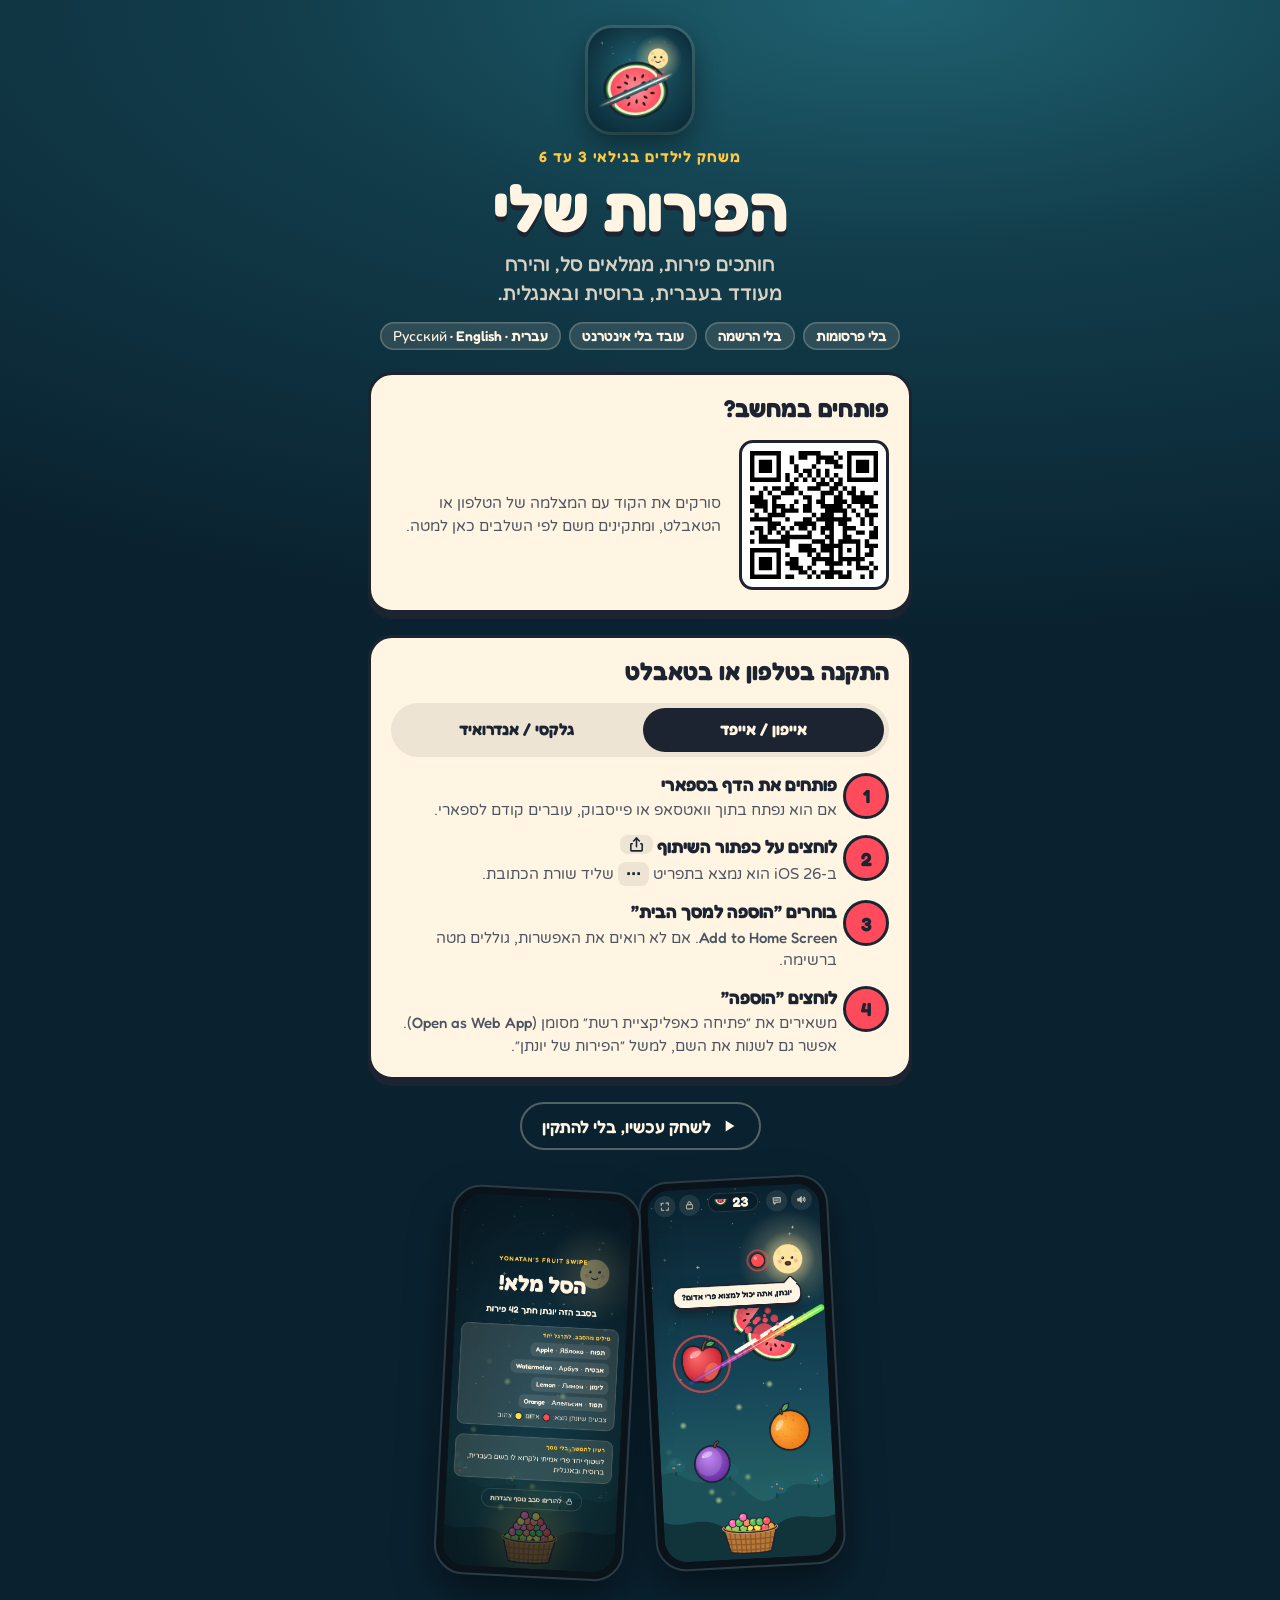
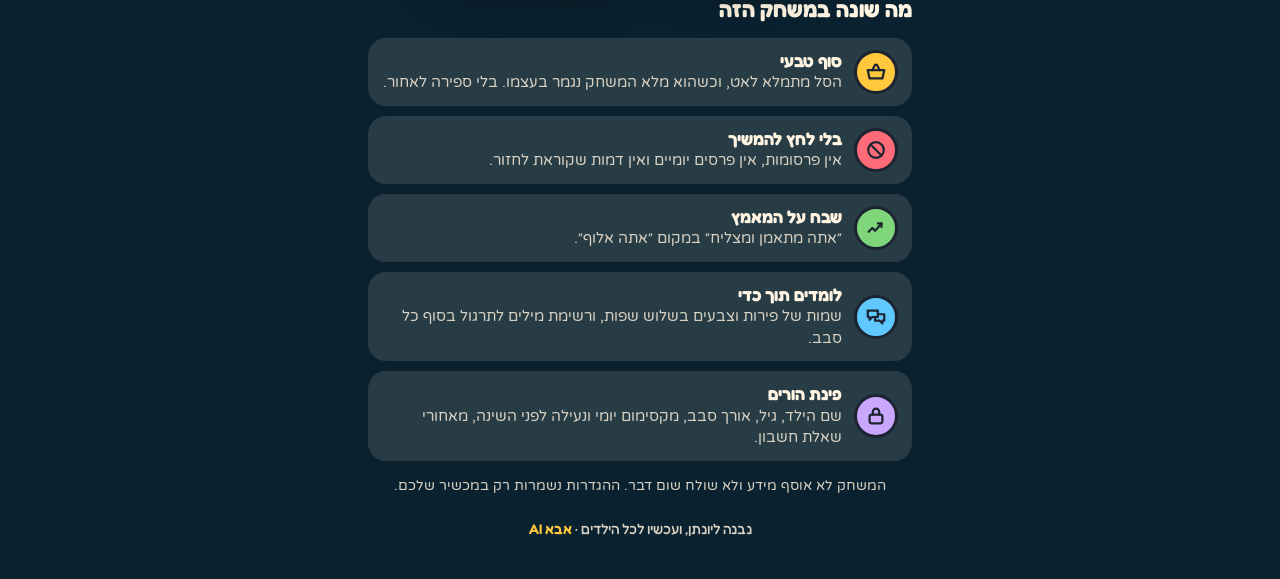
==== index.html @ 15ce0111 "Add "הפירות שלי": installable fruit game and download page - play.html: the game (talking moon in He" ====
<!doctype html>
<html lang="he" dir="rtl">
<head>
<meta charset="utf-8">
<meta name="viewport" content="width=device-width, initial-scale=1, viewport-fit=cover">
<title>הפירות שלי · הורדה</title>
<meta name="description" content="משחק חיתוך פירות רגוע לילדים בגילאי 3 עד 6, עם ירח שמדבר בעברית, ברוסית ובאנגלית. בלי פרסומות, ועובד גם בלי אינטרנט.">
<meta property="og:type" content="website">
<meta property="og:title" content="הפירות שלי · משחק עם סוף טוב">
<meta property="og:description" content="משחק חיתוך פירות רגוע לילדים בגילאי 3 עד 6. בלי פרסומות, עובד בלי אינטרנט, והירח מעודד בעברית, ברוסית ובאנגלית.">
<meta property="og:url" content="https://stasikboss.github.io/fruit-swipe/">
<meta property="og:image" content="https://stasikboss.github.io/fruit-swipe/og.jpg">
<meta property="og:image:width" content="1200">
<meta property="og:image:height" content="630">
<meta name="twitter:card" content="summary_large_image">
<meta name="theme-color" content="#0d2a36">
<link rel="manifest" href="manifest.webmanifest">
<link rel="icon" href="icons/favicon-32.png" sizes="32x32" type="image/png">
<link rel="apple-touch-icon" href="icons/apple-touch-icon.png">
<meta name="apple-mobile-web-app-capable" content="yes">
<meta name="mobile-web-app-capable" content="yes">
<meta name="apple-mobile-web-app-title" content="הפירות שלי">
<meta name="apple-mobile-web-app-status-bar-style" content="black-translucent">
<link rel="stylesheet" href="fonts/fonts.css">
<script>
  // Opened from the home screen: go straight to the game.
  (function(){
    var app = (window.matchMedia && (matchMedia('(display-mode: standalone)').matches || matchMedia('(display-mode: fullscreen)').matches)) || navigator.standalone === true;
    if (app) location.replace('play.html');
  })();
</script>
<style>
/* Layout: one centered column on the game's night sky; the install card comes first, then a preview and the parents' notes */
:root{
  --sky:#0d2a36;
  --sky-deep:#0a2230;
  --ink:#1b2430;
  --ink-soft:#4a5561;
  --cream:#fff5e2;
  --cream-soft:#d9d2c3;
  --melon:#ff4b5c;
  --gold:#ffc83d;
  --glass:rgba(255,245,226,.12);
  --font-display:"Fredoka","Nunito","Varela Round",ui-rounded,system-ui,sans-serif;
  --font-body:"Varela Round","Nunito","Fredoka",ui-rounded,system-ui,sans-serif;
  color-scheme:dark;
}
*{box-sizing:border-box}
html{background:var(--sky-deep)}
body{margin:0;min-height:100vh;color:var(--cream);font-family:var(--font-body);
  background:radial-gradient(ellipse 120% 70% at 70% 0%, #1f6170 0%, #123d4b 40%, var(--sky-deep) 100%) fixed, var(--sky-deep);
  -webkit-text-size-adjust:100%}
[hidden]{display:none!important}
.wrap{max-width:36rem;margin:0 auto;padding-inline:16px;padding-block:calc(env(safe-area-inset-top,0px) + 28px) calc(env(safe-area-inset-bottom,0px) + 40px);display:grid;gap:22px}

.hero{display:grid;justify-items:center;text-align:center;gap:10px}
.app-icon{width:104px;height:104px;border-radius:24px;box-shadow:0 10px 30px rgba(0,0,0,.45),0 0 0 3px rgba(255,245,226,.15)}
.eyebrow{margin:6px 0 0;font:600 15px/1.2 var(--font-display);letter-spacing:.06em;color:var(--gold)}
h1{margin:0;font:700 clamp(44px,13vw,64px)/1 var(--font-display);text-shadow:0 5px 0 var(--ink)}
.lede{margin:0;max-width:30rem;font:500 clamp(17px,4.4vw,20px)/1.45 var(--font-display);color:var(--cream-soft);text-wrap:balance}
.badges{display:flex;flex-wrap:wrap;justify-content:center;gap:8px;margin-top:4px}
.badge{padding:7px 13px;border-radius:999px;background:var(--glass);box-shadow:inset 0 0 0 1.5px rgba(255,245,226,.22);font:600 14px/1 var(--font-display);color:var(--cream)}

.card{background:var(--cream);color:var(--ink);border:3px solid var(--ink);border-radius:24px;box-shadow:0 6px 0 var(--ink);padding:20px;display:grid;gap:16px}
.card h2{margin:0;font:700 24px/1.2 var(--font-display)}
.card p{margin:0}
.muted{font:400 15px/1.5 var(--font-body);color:var(--ink-soft)}

.warn{background:#fff1c9;border-color:var(--ink)}
.warn h2{display:flex;align-items:center;gap:10px}
.warn svg{flex:none}

.seg{display:grid;grid-template-columns:1fr 1fr;gap:6px;padding:5px;border-radius:999px;background:rgba(27,36,48,.08)}
.seg button{min-height:44px;border:0;border-radius:999px;background:transparent;color:var(--ink);font:700 16px/1.1 var(--font-display);cursor:pointer;padding:8px 10px}
.seg button[aria-selected="true"]{background:var(--ink);color:var(--cream)}
.seg button:focus-visible,.btn:focus-visible,.link:focus-visible{outline:3px solid var(--gold);outline-offset:2px}

.steps{list-style:none;margin:0;padding:0;display:grid;gap:14px;counter-reset:step}
.steps li{display:grid;grid-template-columns:40px 1fr;gap:12px;align-items:start;counter-increment:step}
.steps li::before{content:counter(step);display:grid;place-items:center;width:40px;height:40px;border-radius:50%;background:var(--melon);border:3px solid var(--ink);font:700 19px/1 var(--font-display);color:var(--ink)}
.step-title{display:block;font:700 18px/1.3 var(--font-display)}
.step-text{display:block;margin-top:3px;font:400 15px/1.5 var(--font-body);color:var(--ink-soft)}
.ui{display:inline-flex;align-items:center;gap:5px;padding:1px 8px;border-radius:8px;background:rgba(27,36,48,.08);font:600 15px/1.5 var(--font-display);color:var(--ink);white-space:nowrap}
.ui svg{width:17px;height:17px}
bdi.en{font-family:var(--font-display)}

.btn{display:flex;align-items:center;justify-content:center;gap:10px;min-height:56px;padding:12px 22px;border-radius:999px;border:3px solid var(--ink);
  background:var(--melon);color:var(--ink);font:700 20px/1.1 var(--font-display);text-decoration:none;cursor:pointer;box-shadow:0 5px 0 var(--ink)}
.btn.secondary{background:var(--cream);box-shadow:0 4px 0 var(--ink);font-size:17px;min-height:50px}
.btn svg{width:22px;height:22px;flex:none}
.done{display:flex;gap:12px;align-items:center;padding:14px 16px;border-radius:16px;background:#e3f6d9;font:600 16px/1.4 var(--font-display)}

.qr-row{display:grid;grid-template-columns:auto 1fr;gap:18px;align-items:center}
.qr{width:150px;height:150px;padding:8px;border-radius:14px;background:#ffffff;border:3px solid var(--ink)}
.qr svg{display:block;width:100%;height:100%}

.play-link{display:flex;justify-content:center}
.link{display:inline-flex;align-items:center;gap:8px;min-height:48px;padding:10px 20px;border-radius:999px;border:2px solid rgba(255,245,226,.3);color:var(--cream);text-decoration:none;font:600 17px/1 var(--font-display)}
.link:hover{border-color:var(--cream)}
.link svg{width:20px;height:20px}

.shots{display:flex;justify-content:center;gap:14px;padding-block:6px}
.shot{width:min(42vw,190px);padding:7px;border-radius:30px;background:#0a1319;border:2px solid #2a3b45;box-shadow:0 18px 40px rgba(0,0,0,.45)}
.shot img{display:block;width:100%;height:auto;border-radius:23px}
.shot:first-child{transform:rotate(-3deg)}
.shot:last-child{transform:rotate(3deg) translateY(10px)}

.why{display:grid;gap:14px}
.why h2{margin:0;font:700 22px/1.25 var(--font-display);color:var(--cream)}
.why-list{list-style:none;margin:0;padding:0;display:grid;gap:10px}
.why-list li{display:grid;grid-template-columns:44px 1fr;gap:12px;align-items:center;padding:12px 14px;border-radius:18px;background:var(--glass)}
.why-dot{width:44px;height:44px;border-radius:50%;border:3px solid var(--ink);display:grid;place-items:center}
.why-dot svg{width:22px;height:22px}
.why-title{display:block;font:700 17px/1.3 var(--font-display);color:var(--cream)}
.why-text{display:block;font:400 15px/1.45 var(--font-body);color:var(--cream-soft)}
.privacy{margin:0;font:400 14px/1.5 var(--font-body);color:var(--cream-soft);text-align:center;text-wrap:balance}
footer{text-align:center;font:500 14px/1.5 var(--font-display);color:var(--cream-soft)}
footer strong{color:var(--gold);font-weight:600}
</style>
</head>
<body>
<div class="wrap">

  <header class="hero">
    <img class="app-icon" src="icons/icon-512.png" alt="" width="104" height="104">
    <p class="eyebrow">משחק לילדים בגילאי 3 עד 6</p>
    <h1>הפירות שלי</h1>
    <p class="lede">חותכים פירות, ממלאים סל, והירח מעודד בעברית, ברוסית ובאנגלית.</p>
    <div class="badges">
      <span class="badge">בלי פרסומות</span>
      <span class="badge">בלי הרשמה</span>
      <span class="badge">עובד בלי אינטרנט</span>
      <span class="badge">עברית · Русский · English</span>
    </div>
  </header>

  <section class="card warn" id="inapp" hidden aria-labelledby="inapp-title">
    <h2 id="inapp-title">
      <svg width="26" height="26" viewBox="0 0 24 24" fill="none" stroke="#1b2430" stroke-width="2.4" stroke-linecap="round" stroke-linejoin="round" aria-hidden="true"><path d="M12 3l9.5 17h-19z"/><path d="M12 10v4.5M12 17.5h.01"/></svg>
      <span>פתחתם מתוך <span id="inapp-name">פייסבוק</span></span>
    </h2>
    <p class="muted">מתוך האפליקציה הזו אי אפשר להתקין. פותחים את הקישור בדפדפן הרגיל של הטלפון, וממשיכים משם.</p>
    <p class="muted" id="inapp-ios" hidden>לוחצים על <span class="ui">⋯</span> או על סמל המצפן בפינת המסך, ובוחרים לפתוח בספארי (Open in Safari).</p>
    <a class="btn" id="open-chrome" href="#" hidden>
      <svg viewBox="0 0 24 24" fill="none" stroke="currentColor" stroke-width="2.4" stroke-linecap="round" stroke-linejoin="round" aria-hidden="true"><path d="M14 4h6v6"/><path d="M20 4l-9 9"/><path d="M18 14v5a1 1 0 0 1-1 1H5a1 1 0 0 1-1-1V7a1 1 0 0 1 1-1h5"/></svg>
      <span>פתיחה ב-Chrome</span>
    </a>
    <button class="btn secondary" type="button" id="copy-link">העתקת הקישור</button>
    <p class="muted" id="copy-done" hidden role="status">הקישור הועתק. מדביקים אותו בשורת הכתובת של הדפדפן.</p>
    <p class="muted" id="copy-fallback" hidden>מעתיקים את הקישור: <bdi dir="ltr" id="copy-url"></bdi></p>
  </section>

  <section class="card" id="desktop" hidden aria-labelledby="desktop-title">
    <h2 id="desktop-title">פותחים במחשב?</h2>
    <div class="qr-row">
      <div class="qr" id="qr" role="img" aria-label="קוד QR לדף ההורדה"></div>
      <p class="muted">סורקים את הקוד עם המצלמה של הטלפון או הטאבלט, ומתקינים משם לפי השלבים כאן למטה.</p>
    </div>
  </section>

  <section class="card" id="install" aria-labelledby="install-title">
    <h2 id="install-title">התקנה בטלפון או בטאבלט</h2>
    <div class="seg" role="tablist" aria-label="סוג המכשיר">
      <button type="button" role="tab" id="tab-ios" aria-controls="panel-ios" aria-selected="true">אייפון / אייפד</button>
      <button type="button" role="tab" id="tab-android" aria-controls="panel-android" aria-selected="false">גלקסי / אנדרואיד</button>
    </div>

    <div id="panel-ios" role="tabpanel" aria-labelledby="tab-ios">
      <ol class="steps">
        <li><span><span class="step-title">פותחים את הדף בספארי</span><span class="step-text">אם הוא נפתח בתוך וואטסאפ או פייסבוק, עוברים קודם לספארי.</span></span></li>
        <li><span><span class="step-title">לוחצים על כפתור השיתוף <span class="ui"><svg viewBox="0 0 24 24" fill="none" stroke="currentColor" stroke-width="2.2" stroke-linecap="round" stroke-linejoin="round" aria-hidden="true"><path d="M12 3v12"/><path d="M8 7l4-4 4 4"/><path d="M6 11H5a1 1 0 0 0-1 1v8a1 1 0 0 0 1 1h14a1 1 0 0 0 1-1v-8a1 1 0 0 0-1-1h-1"/></svg></span></span><span class="step-text">ב-iOS 26 הוא נמצא בתפריט <span class="ui">⋯</span> שליד שורת הכתובת.</span></span></li>
        <li><span><span class="step-title">בוחרים ״הוספה למסך הבית״</span><span class="step-text"><bdi class="en" dir="ltr">Add to Home Screen</bdi>. אם לא רואים את האפשרות, גוללים מטה ברשימה.</span></span></li>
        <li><span><span class="step-title">לוחצים ״הוספה״</span><span class="step-text">משאירים את ״פתיחה כאפליקציית רשת״ מסומן (<bdi class="en" dir="ltr">Open as Web App</bdi>). אפשר גם לשנות את השם, למשל ״הפירות של יונתן״.</span></span></li>
      </ol>
    </div>

    <div id="panel-android" role="tabpanel" aria-labelledby="tab-android" hidden>
      <div id="android-oneclick" hidden>
        <button class="btn" type="button" id="install-btn">
          <svg viewBox="0 0 24 24" fill="none" stroke="currentColor" stroke-width="2.6" stroke-linecap="round" stroke-linejoin="round" aria-hidden="true"><path d="M12 4v11"/><path d="M7 10l5 5 5-5"/><path d="M5 20h14"/></svg>
          <span>התקנת המשחק</span>
        </button>
        <p class="muted" style="margin-top:12px">ההתקנה לוקחת כמה שניות, בלי חנות ובלי הרשמה.</p>
      </div>
      <ol class="steps" id="android-steps">
        <li><span><span class="step-title">פותחים את הדף ב-Chrome או ב-Samsung Internet</span><span class="step-text">אם הוא נפתח בתוך וואטסאפ או פייסבוק, עוברים קודם לדפדפן.</span></span></li>
        <li><span><span class="step-title">ב-Chrome: לוחצים על <span class="ui">⋮</span></span><span class="step-text">ובוחרים ״התקנת אפליקציה״ או ״הוספה למסך הבית״ (<bdi class="en" dir="ltr">Install app / Add to Home screen</bdi>).</span></span></li>
        <li><span><span class="step-title">ב-Samsung Internet: לוחצים על <span class="ui">☰</span></span><span class="step-text">ובוחרים ״הוספת דף אל״ ואז ״מסך הבית״ (<bdi class="en" dir="ltr">Add page to › Home screen</bdi>).</span></span></li>
        <li><span><span class="step-title">מאשרים ״התקנה״</span><span class="step-text">הסמל ״הפירות שלי״ יופיע במסך הבית.</span></span></li>
      </ol>
    </div>

    <p class="done" id="installed" hidden role="status">
      <svg width="26" height="26" viewBox="0 0 24 24" fill="none" stroke="#1b2430" stroke-width="2.6" stroke-linecap="round" stroke-linejoin="round" aria-hidden="true"><path d="M5 12.5l4.5 4.5L19 7.5"/></svg>
      <span>מותקן. פותחים את ״הפירות שלי״ ממסך הבית.</span>
    </p>
  </section>

  <div class="play-link">
    <a class="link" href="play.html">
      <svg viewBox="0 0 24 24" fill="currentColor" aria-hidden="true"><path d="M8 5.5v13l10.5-6.5z"/></svg>
      <span>לשחק עכשיו, בלי להתקין</span>
    </a>
  </div>

  <div class="shots" aria-label="צילומי מסך מהמשחק">
    <div class="shot"><img src="screens/game.jpg" alt="הירח שואל את יונתן אם הוא יכול למצוא פרי אדום" width="1170" height="2532" loading="lazy"></div>
    <div class="shot"><img src="screens/end.jpg" alt="מסך הסיום: הסל מלא, ומילים לתרגול בעברית, ברוסית ובאנגלית" width="1170" height="2532" loading="lazy"></div>
  </div>

  <section class="why" aria-labelledby="why-title">
    <h2 id="why-title">מה שונה במשחק הזה</h2>
    <ul class="why-list">
      <li>
        <span class="why-dot" style="background:#ffc83d"><svg viewBox="0 0 24 24" fill="none" stroke="#1b2430" stroke-width="2.4" stroke-linecap="round" stroke-linejoin="round" aria-hidden="true"><path d="M3 10h18l-2 9H5z"/><path d="M8 10l3-6M16 10l-3-6"/></svg></span>
        <span><span class="why-title">סוף טבעי</span><span class="why-text">הסל מתמלא לאט, וכשהוא מלא המשחק נגמר בעצמו. בלי ספירה לאחור.</span></span>
      </li>
      <li>
        <span class="why-dot" style="background:#ff6b78"><svg viewBox="0 0 24 24" fill="none" stroke="#1b2430" stroke-width="2.4" stroke-linecap="round" stroke-linejoin="round" aria-hidden="true"><circle cx="12" cy="12" r="8.5"/><path d="M6 6l12 12"/></svg></span>
        <span><span class="why-title">בלי לחץ להמשיך</span><span class="why-text">אין פרסומות, אין פרסים יומיים ואין דמות שקוראת לחזור.</span></span>
      </li>
      <li>
        <span class="why-dot" style="background:#7fd67a"><svg viewBox="0 0 24 24" fill="none" stroke="#1b2430" stroke-width="2.4" stroke-linecap="round" stroke-linejoin="round" aria-hidden="true"><path d="M4 16l4-4 3 3 7-8"/><path d="M14 7h4v4"/></svg></span>
        <span><span class="why-title">שבח על המאמץ</span><span class="why-text">״אתה מתאמן ומצליח״ במקום ״אתה אלוף״.</span></span>
      </li>
      <li>
        <span class="why-dot" style="background:#5ec8ff"><svg viewBox="0 0 24 24" fill="none" stroke="#1b2430" stroke-width="2.4" stroke-linecap="round" stroke-linejoin="round" aria-hidden="true"><path d="M3 5h11v7H8l-3 3v-3H3z"/><path d="M14 9h7v7h-2v3l-3-3h-5v-2"/></svg></span>
        <span><span class="why-title">לומדים תוך כדי</span><span class="why-text">שמות של פירות וצבעים בשלוש שפות, ורשימת מילים לתרגול בסוף כל סבב.</span></span>
      </li>
      <li>
        <span class="why-dot" style="background:#c9a7ff"><svg viewBox="0 0 24 24" fill="none" stroke="#1b2430" stroke-width="2.4" stroke-linecap="round" stroke-linejoin="round" aria-hidden="true"><rect x="5" y="10.5" width="14" height="9.5" rx="2.5"/><path d="M8.5 10.5V7.5a3.5 3.5 0 0 1 7 0v3"/></svg></span>
        <span><span class="why-title">פינת הורים</span><span class="why-text">שם הילד, גיל, אורך סבב, מקסימום יומי ונעילה לפני השינה, מאחורי שאלת חשבון.</span></span>
      </li>
    </ul>
    <p class="privacy">המשחק לא אוסף מידע ולא שולח שום דבר. ההגדרות נשמרות רק במכשיר שלכם.</p>
  </section>

  <footer>נבנה ליונתן, ועכשיו לכל הילדים · <strong>אבא AI</strong></footer>
</div>

<script>
(function(){
  'use strict';
  var $ = function(id){ return document.getElementById(id); };
  var ua = navigator.userAgent || '';
  var isIOS = /iPad|iPhone|iPod/.test(ua) || (navigator.platform === 'MacIntel' && navigator.maxTouchPoints > 1);
  var isAndroid = /Android/i.test(ua);
  var isMobile = isIOS || isAndroid;
  var inApp = /FBAN|FBAV|FB_IAB|FBIOS|Instagram|Messenger|musical_ly|TikTok|Line\//i.test(ua);
  var cleanUrl = location.origin + location.pathname + location.search;

  /* Device tabs: the visitor's own device first; #ios or #android in the link forces one. */
  var tabs = { ios: $('tab-ios'), android: $('tab-android') };
  var panels = { ios: $('panel-ios'), android: $('panel-android') };
  function show(which){
    ['ios', 'android'].forEach(function(k){
      var on = k === which;
      tabs[k].setAttribute('aria-selected', String(on));
      tabs[k].tabIndex = on ? 0 : -1;
      panels[k].hidden = !on;
    });
  }
  tabs.ios.addEventListener('click', function(){ show('ios'); });
  tabs.android.addEventListener('click', function(){ show('android'); });
  [tabs.ios, tabs.android].forEach(function(t){
    t.addEventListener('keydown', function(e){
      if (e.key === 'ArrowLeft' || e.key === 'ArrowRight'){ var next = t === tabs.ios ? 'android' : 'ios'; show(next); tabs[next].focus(); }
    });
  });
  var hash = (location.hash || '').replace('#', '');
  show(hash === 'android' || hash === 'galaxy' ? 'android' : hash === 'ios' ? 'ios' : (isAndroid ? 'android' : 'ios'));

  /* Opened inside Facebook, Instagram and similar: installing only works from the real browser. */
  if (inApp){
    $('inapp').hidden = false;
    $('inapp-name').textContent = /Instagram/i.test(ua) ? 'אינסטגרם' : /Messenger/i.test(ua) ? 'מסנג׳ר' : /musical_ly|TikTok/i.test(ua) ? 'טיקטוק' : 'פייסבוק';
    if (isIOS) $('inapp-ios').hidden = false;
    if (isAndroid){
      var chrome = $('open-chrome');
      chrome.href = 'intent://' + location.host + location.pathname + location.search + '#Intent;scheme=https;package=com.android.chrome;S.browser_fallback_url=' + encodeURIComponent(cleanUrl) + ';end';
      chrome.hidden = false;
    }
  }
  $('copy-link').addEventListener('click', function(){
    var done = function(){ $('copy-done').hidden = false; $('copy-fallback').hidden = true; };
    var fail = function(){ $('copy-url').textContent = cleanUrl; $('copy-fallback').hidden = false; };
    try { navigator.clipboard.writeText(cleanUrl).then(done, fail); } catch (e) { fail(); }
  });

  /* On a computer: a QR code to open this page on the phone. */
  if (!isMobile){
    $('desktop').hidden = false;
    var s = document.createElement('script');
    s.src = 'qr.js';
    s.onload = function(){
      try { var qr = qrcode(0, 'M'); qr.addData(cleanUrl); qr.make(); $('qr').innerHTML = qr.createSvgTag({ cellSize: 4, margin: 0, scalable: true }); } catch (e) { $('desktop').hidden = true; }
    };
    s.onerror = function(){ $('desktop').hidden = true; };
    document.head.appendChild(s);
  }

  /* Android and Chrome: a one-tap install button when the browser offers it. */
  var deferred = null;
  window.addEventListener('beforeinstallprompt', function(e){
    e.preventDefault();
    deferred = e;
    $('android-oneclick').hidden = false;
    $('android-steps').hidden = true;
  });
  $('install-btn').addEventListener('click', function(){
    if (!deferred) return;
    deferred.prompt();
    deferred.userChoice.then(function(r){
      deferred = null;
      $('android-oneclick').hidden = true;
      if (r && r.outcome === 'accepted') $('installed').hidden = false;
      else $('android-steps').hidden = false;
    });
  });
  window.addEventListener('appinstalled', function(){
    $('installed').hidden = false;
    $('android-oneclick').hidden = true;
  });

  if ('serviceWorker' in navigator) window.addEventListener('load', function(){ navigator.serviceWorker.register('sw.js').catch(function(){}); });
})();
</script>
</body>
</html>
---- fonts/fonts.css ----
/* fredoka-hebrew-500-normal */
@font-face {
  font-family: 'Fredoka';
  font-style: normal;
  font-display: swap;
  font-weight: 500;
  src: url(fredoka-hebrew-500-normal.woff2) format('woff2');
  unicode-range: U+0307-0308,U+0590-05FF,U+200C-2010,U+20AA,U+25CC,U+FB1D-FB4F;
}
/* fredoka-latin-500-normal */
@font-face {
  font-family: 'Fredoka';
  font-style: normal;
  font-display: swap;
  font-weight: 500;
  src: url(fredoka-latin-500-normal.woff2) format('woff2');
  unicode-range: U+0000-00FF,U+0131,U+0152-0153,U+02BB-02BC,U+02C6,U+02DA,U+02DC,U+0304,U+0308,U+0329,U+2000-206F,U+20AC,U+2122,U+2191,U+2193,U+2212,U+2215,U+FEFF,U+FFFD;
}
/* fredoka-hebrew-600-normal */
@font-face {
  font-family: 'Fredoka';
  font-style: normal;
  font-display: swap;
  font-weight: 600;
  src: url(fredoka-hebrew-600-normal.woff2) format('woff2');
  unicode-range: U+0307-0308,U+0590-05FF,U+200C-2010,U+20AA,U+25CC,U+FB1D-FB4F;
}
/* fredoka-latin-600-normal */
@font-face {
  font-family: 'Fredoka';
  font-style: normal;
  font-display: swap;
  font-weight: 600;
  src: url(fredoka-latin-600-normal.woff2) format('woff2');
  unicode-range: U+0000-00FF,U+0131,U+0152-0153,U+02BB-02BC,U+02C6,U+02DA,U+02DC,U+0304,U+0308,U+0329,U+2000-206F,U+20AC,U+2122,U+2191,U+2193,U+2212,U+2215,U+FEFF,U+FFFD;
}
/* fredoka-hebrew-700-normal */
@font-face {
  font-family: 'Fredoka';
  font-style: normal;
  font-display: swap;
  font-weight: 700;
  src: url(fredoka-hebrew-700-normal.woff2) format('woff2');
  unicode-range: U+0307-0308,U+0590-05FF,U+200C-2010,U+20AA,U+25CC,U+FB1D-FB4F;
}
/* fredoka-latin-700-normal */
@font-face {
  font-family: 'Fredoka';
  font-style: normal;
  font-display: swap;
  font-weight: 700;
  src: url(fredoka-latin-700-normal.woff2) format('woff2');
  unicode-range: U+0000-00FF,U+0131,U+0152-0153,U+02BB-02BC,U+02C6,U+02DA,U+02DC,U+0304,U+0308,U+0329,U+2000-206F,U+20AC,U+2122,U+2191,U+2193,U+2212,U+2215,U+FEFF,U+FFFD;
}
/* nunito-cyrillic-600-normal */
@font-face {
  font-family: 'Nunito';
  font-style: normal;
  font-display: swap;
  font-weight: 600;
  src: url(nunito-cyrillic-600-normal.woff2) format('woff2');
  unicode-range: U+0301,U+0400-045F,U+0490-0491,U+04B0-04B1,U+2116;
}
/* nunito-latin-600-normal */
@font-face {
  font-family: 'Nunito';
  font-style: normal;
  font-display: swap;
  font-weight: 600;
  src: url(nunito-latin-600-normal.woff2) format('woff2');
  unicode-range: U+0000-00FF,U+0131,U+0152-0153,U+02BB-02BC,U+02C6,U+02DA,U+02DC,U+0304,U+0308,U+0329,U+2000-206F,U+20AC,U+2122,U+2191,U+2193,U+2212,U+2215,U+FEFF,U+FFFD;
}
/* nunito-cyrillic-700-normal */
@font-face {
  font-family: 'Nunito';
  font-style: normal;
  font-display: swap;
  font-weight: 700;
  src: url(nunito-cyrillic-700-normal.woff2) format('woff2');
  unicode-range: U+0301,U+0400-045F,U+0490-0491,U+04B0-04B1,U+2116;
}
/* nunito-latin-700-normal */
@font-face {
  font-family: 'Nunito';
  font-style: normal;
  font-display: swap;
  font-weight: 700;
  src: url(nunito-latin-700-normal.woff2) format('woff2');
  unicode-range: U+0000-00FF,U+0131,U+0152-0153,U+02BB-02BC,U+02C6,U+02DA,U+02DC,U+0304,U+0308,U+0329,U+2000-206F,U+20AC,U+2122,U+2191,U+2193,U+2212,U+2215,U+FEFF,U+FFFD;
}
/* nunito-cyrillic-800-normal */
@font-face {
  font-family: 'Nunito';
  font-style: normal;
  font-display: swap;
  font-weight: 800;
  src: url(nunito-cyrillic-800-normal.woff2) format('woff2');
  unicode-range: U+0301,U+0400-045F,U+0490-0491,U+04B0-04B1,U+2116;
}
/* nunito-latin-800-normal */
@font-face {
  font-family: 'Nunito';
  font-style: normal;
  font-display: swap;
  font-weight: 800;
  src: url(nunito-latin-800-normal.woff2) format('woff2');
  unicode-range: U+0000-00FF,U+0131,U+0152-0153,U+02BB-02BC,U+02C6,U+02DA,U+02DC,U+0304,U+0308,U+0329,U+2000-206F,U+20AC,U+2122,U+2191,U+2193,U+2212,U+2215,U+FEFF,U+FFFD;
}
/* varela-round-hebrew-400-normal */
@font-face {
  font-family: 'Varela Round';
  font-style: normal;
  font-display: swap;
  font-weight: 400;
  src: url(varela-round-hebrew-400-normal.woff2) format('woff2');
  unicode-range: U+0307-0308,U+0590-05FF,U+200C-2010,U+20AA,U+25CC,U+FB1D-FB4F;
}
/* varela-round-latin-400-normal */
@font-face {
  font-family: 'Varela Round';
  font-style: normal;
  font-display: swap;
  font-weight: 400;
  src: url(varela-round-latin-400-normal.woff2) format('woff2');
  unicode-range: U+0000-00FF,U+0131,U+0152-0153,U+02BB-02BC,U+02C6,U+02DA,U+02DC,U+0304,U+0308,U+0329,U+2000-206F,U+20AC,U+2122,U+2191,U+2193,U+2212,U+2215,U+FEFF,U+FFFD;
}
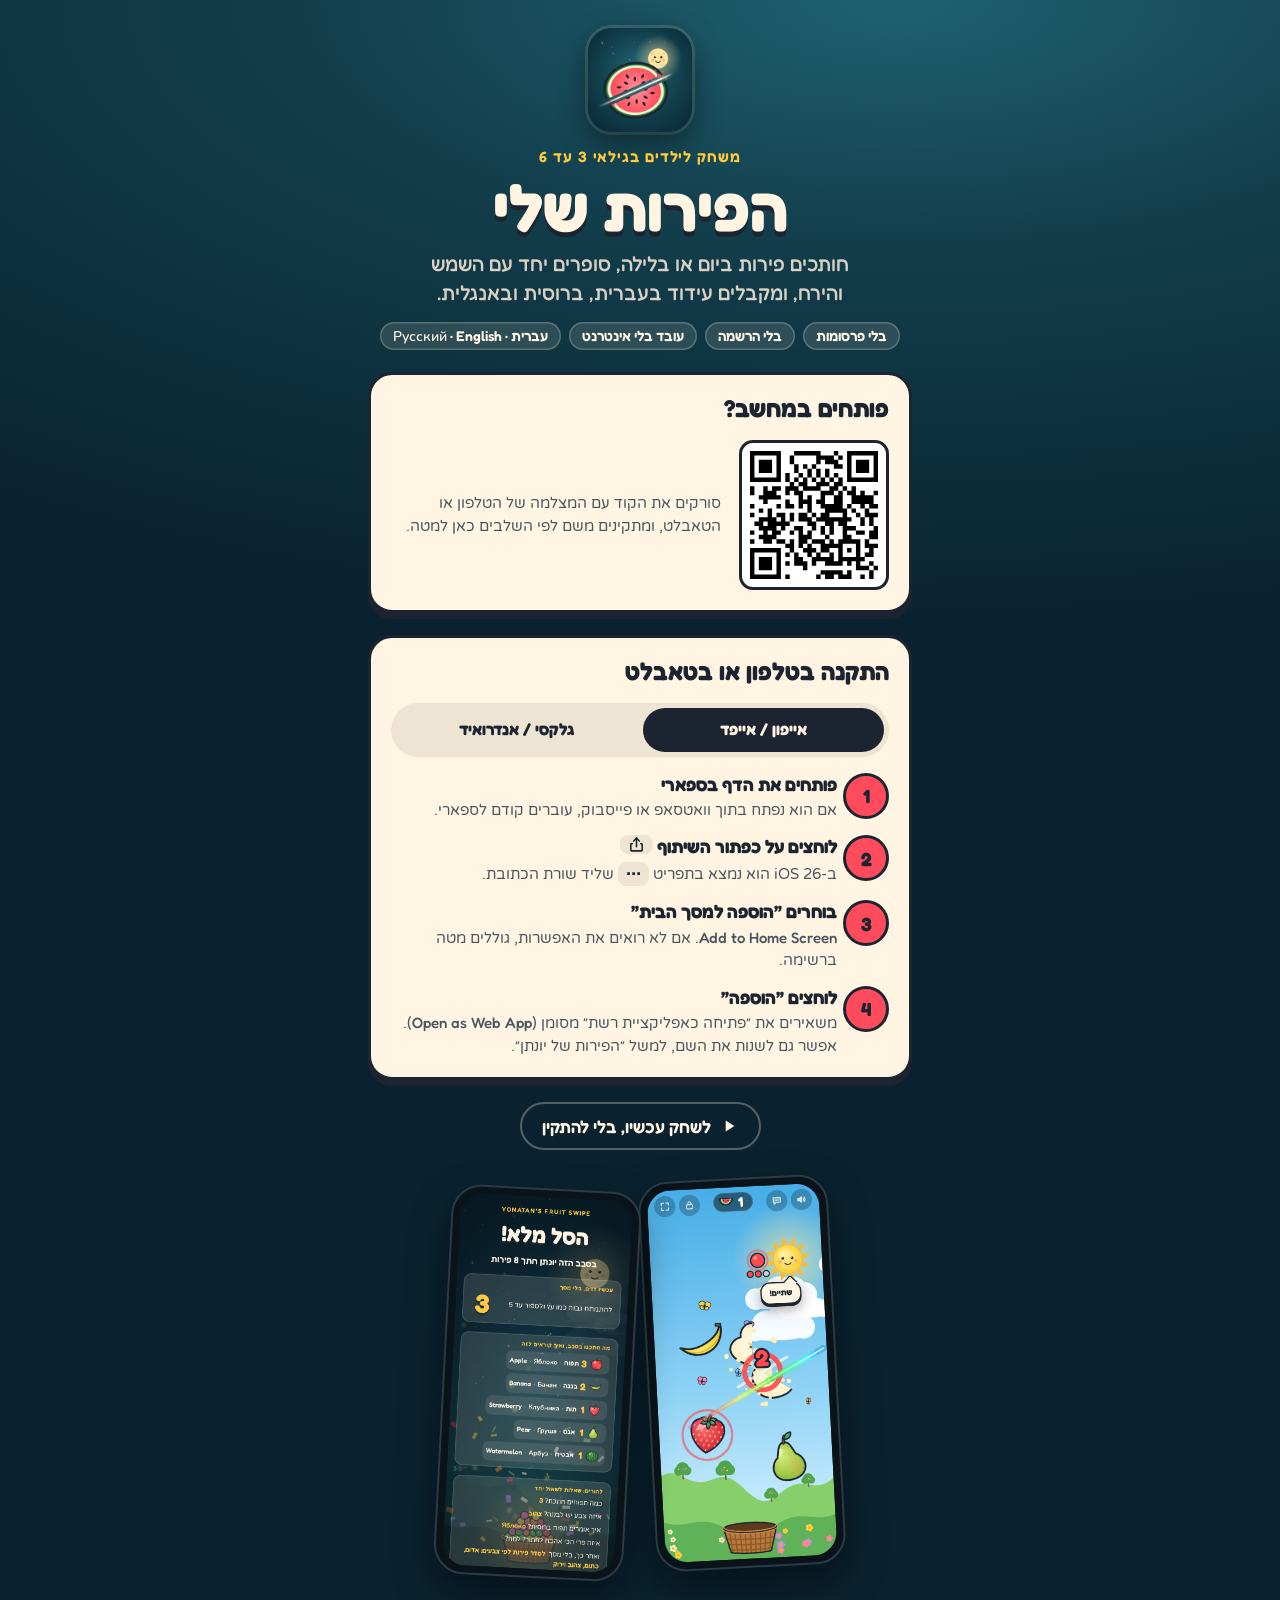
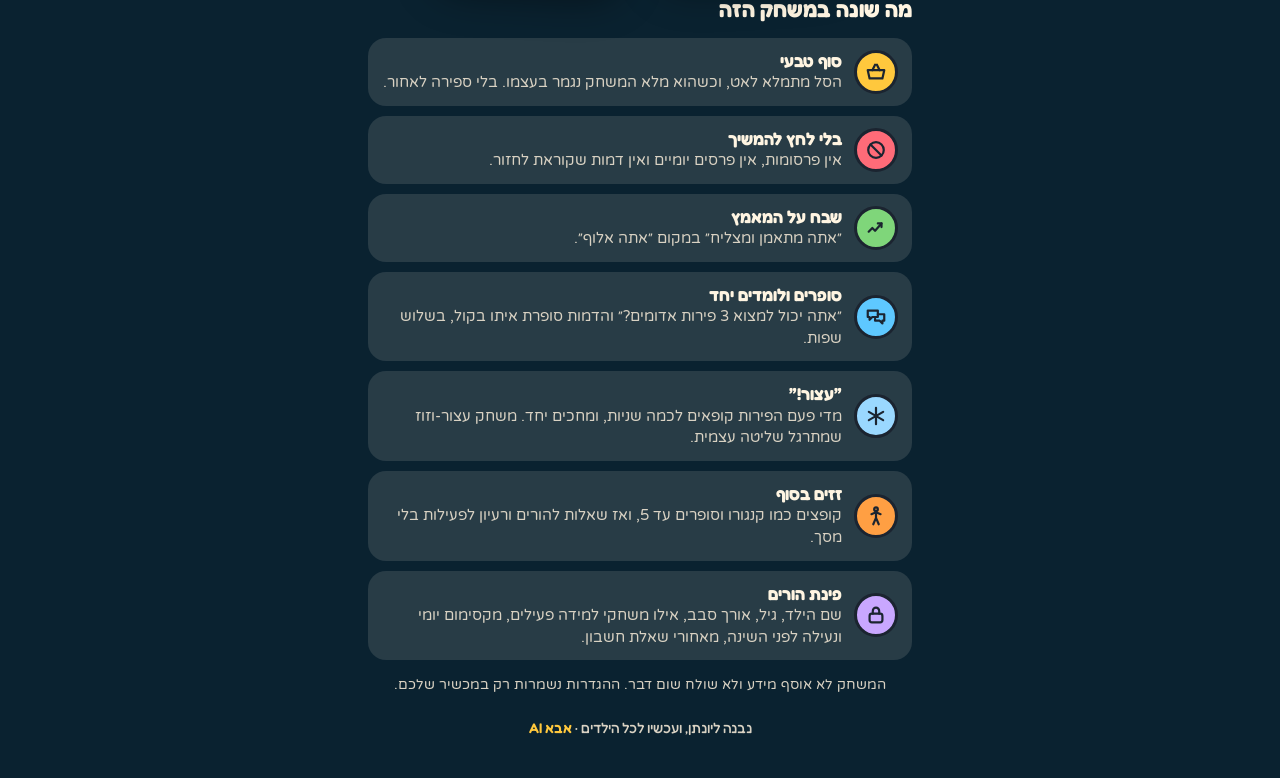
==== commit 44f912e5: "v5: iOS slice sound fix, day/night worlds, counting, freeze and movement - iOS: set navigator.audioS" ====
--- a/index.html
+++ b/index.html
@@ -125,7 +125,7 @@
     <img class="app-icon" src="icons/icon-512.png" alt="" width="104" height="104">
     <p class="eyebrow">משחק לילדים בגילאי 3 עד 6</p>
     <h1>הפירות שלי</h1>
-    <p class="lede">חותכים פירות, ממלאים סל, והירח מעודד בעברית, ברוסית ובאנגלית.</p>
+    <p class="lede">חותכים פירות ביום או בלילה, סופרים יחד עם השמש והירח, ומקבלים עידוד בעברית, ברוסית ובאנגלית.</p>
     <div class="badges">
       <span class="badge">בלי פרסומות</span>
       <span class="badge">בלי הרשמה</span>
@@ -204,8 +204,8 @@
   </div>
 
   <div class="shots" aria-label="צילומי מסך מהמשחק">
-    <div class="shot"><img src="screens/game.jpg" alt="הירח שואל את יונתן אם הוא יכול למצוא פרי אדום" width="1170" height="2532" loading="lazy"></div>
-    <div class="shot"><img src="screens/end.jpg" alt="מסך הסיום: הסל מלא, ומילים לתרגול בעברית, ברוסית ובאנגלית" width="1170" height="2532" loading="lazy"></div>
+    <div class="shot"><img src="screens/game.jpg" alt="ביום: השמש מבקשת שלושה פירות אדומים וסופרת יחד, שתיים!" width="1170" height="2532" loading="lazy"></div>
+    <div class="shot"><img src="screens/end.jpg" alt="בלילה, מסך הסיום: תנועה וספירה יחד, מה חתכנו בשלוש שפות ושאלות להורים" width="1170" height="2532" loading="lazy"></div>
   </div>
 
   <section class="why" aria-labelledby="why-title">
@@ -225,11 +225,19 @@
       </li>
       <li>
         <span class="why-dot" style="background:#5ec8ff"><svg viewBox="0 0 24 24" fill="none" stroke="#1b2430" stroke-width="2.4" stroke-linecap="round" stroke-linejoin="round" aria-hidden="true"><path d="M3 5h11v7H8l-3 3v-3H3z"/><path d="M14 9h7v7h-2v3l-3-3h-5v-2"/></svg></span>
-        <span><span class="why-title">לומדים תוך כדי</span><span class="why-text">שמות של פירות וצבעים בשלוש שפות, ורשימת מילים לתרגול בסוף כל סבב.</span></span>
+        <span><span class="why-title">סופרים ולומדים יחד</span><span class="why-text">״אתה יכול למצוא 3 פירות אדומים?״ והדמות סופרת איתו בקול, בשלוש שפות.</span></span>
+      </li>
+      <li>
+        <span class="why-dot" style="background:#9ad8ff"><svg viewBox="0 0 24 24" fill="none" stroke="#1b2430" stroke-width="2.4" stroke-linecap="round" stroke-linejoin="round" aria-hidden="true"><path d="M12 3v18M4.2 7.5l15.6 9M4.2 16.5l15.6-9"/></svg></span>
+        <span><span class="why-title">״עצור!״</span><span class="why-text">מדי פעם הפירות קופאים לכמה שניות, ומחכים יחד. משחק עצור-וזוז שמתרגל שליטה עצמית.</span></span>
+      </li>
+      <li>
+        <span class="why-dot" style="background:#ff9f43"><svg viewBox="0 0 24 24" fill="none" stroke="#1b2430" stroke-width="2.4" stroke-linecap="round" stroke-linejoin="round" aria-hidden="true"><circle cx="12" cy="4.5" r="2"/><path d="M12 7v7M7 10l5-2 5 2M9 21l3-7 3 7"/></svg></span>
+        <span><span class="why-title">זזים בסוף</span><span class="why-text">קופצים כמו קנגורו וסופרים עד 5, ואז שאלות להורים ורעיון לפעילות בלי מסך.</span></span>
       </li>
       <li>
         <span class="why-dot" style="background:#c9a7ff"><svg viewBox="0 0 24 24" fill="none" stroke="#1b2430" stroke-width="2.4" stroke-linecap="round" stroke-linejoin="round" aria-hidden="true"><rect x="5" y="10.5" width="14" height="9.5" rx="2.5"/><path d="M8.5 10.5V7.5a3.5 3.5 0 0 1 7 0v3"/></svg></span>
-        <span><span class="why-title">פינת הורים</span><span class="why-text">שם הילד, גיל, אורך סבב, מקסימום יומי ונעילה לפני השינה, מאחורי שאלת חשבון.</span></span>
+        <span><span class="why-title">פינת הורים</span><span class="why-text">שם הילד, גיל, אורך סבב, אילו משחקי למידה פעילים, מקסימום יומי ונעילה לפני השינה, מאחורי שאלת חשבון.</span></span>
       </li>
     </ul>
     <p class="privacy">המשחק לא אוסף מידע ולא שולח שום דבר. ההגדרות נשמרות רק במכשיר שלכם.</p>
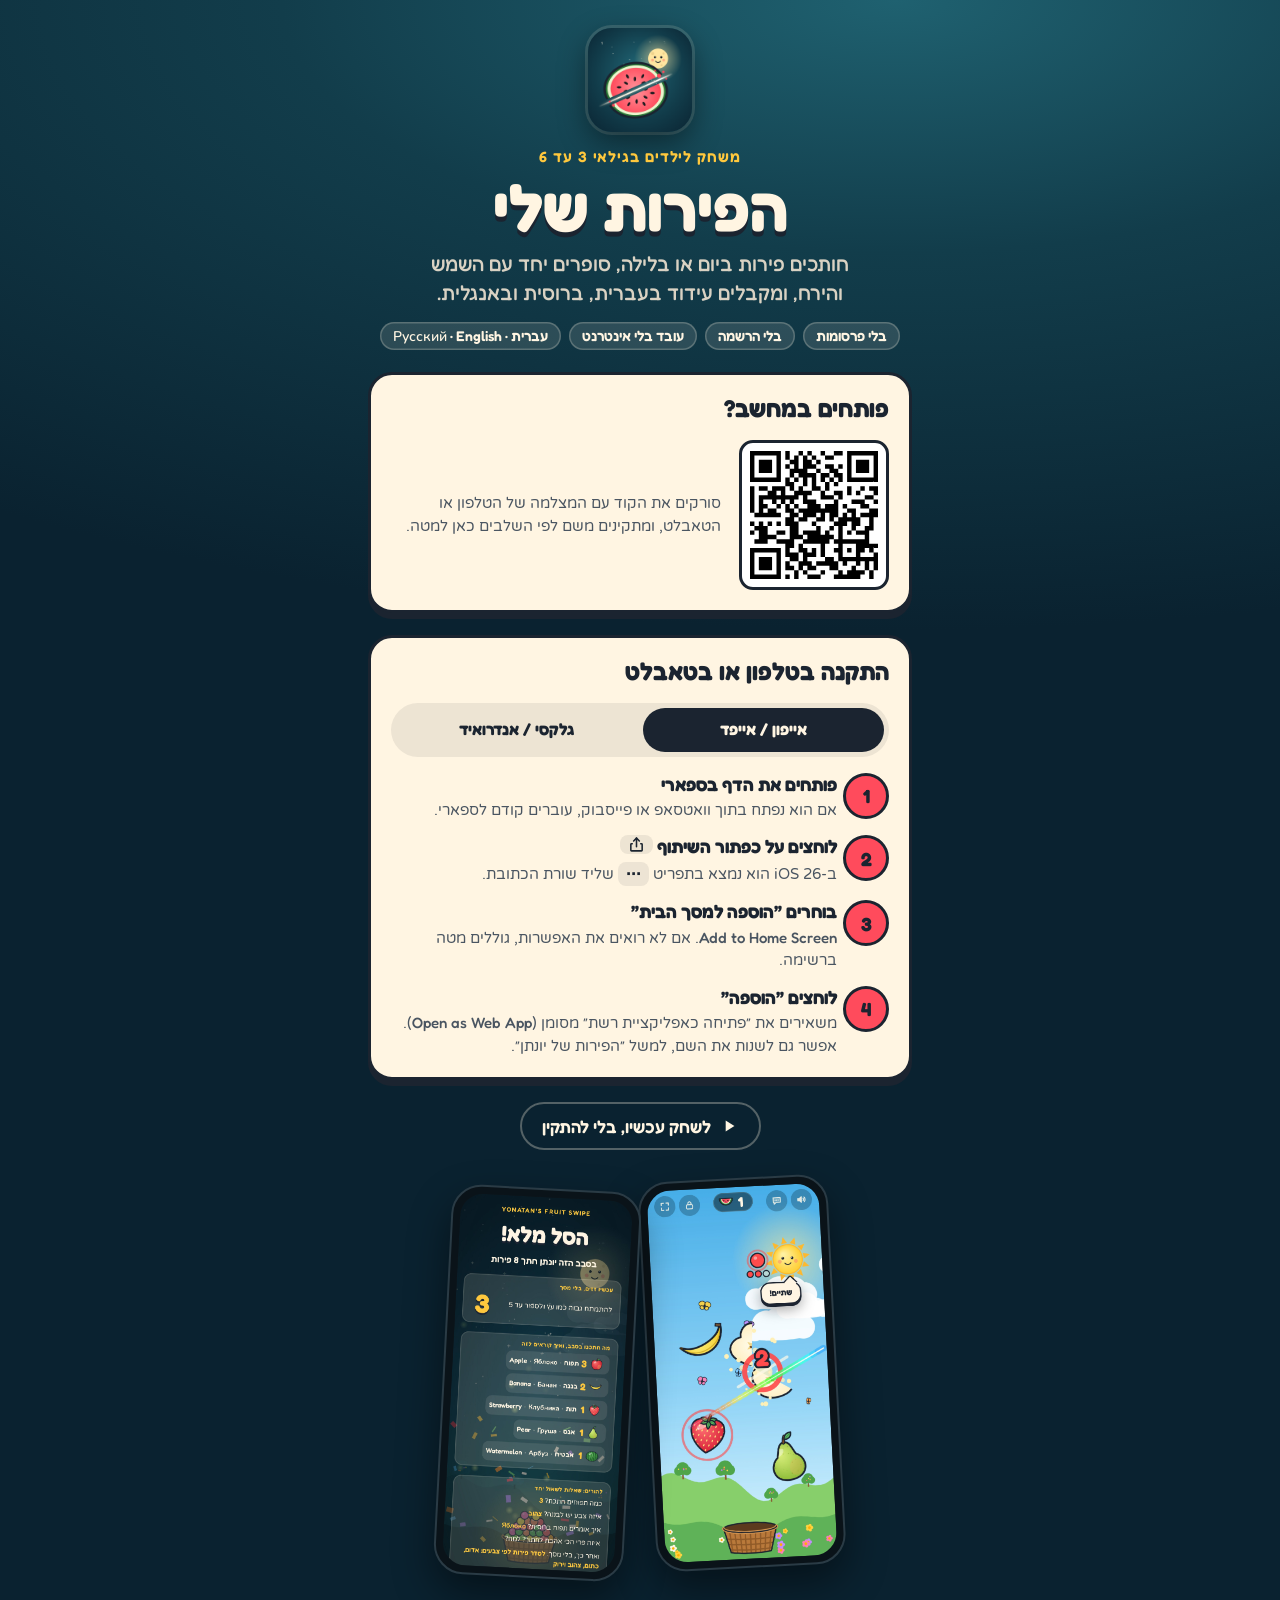
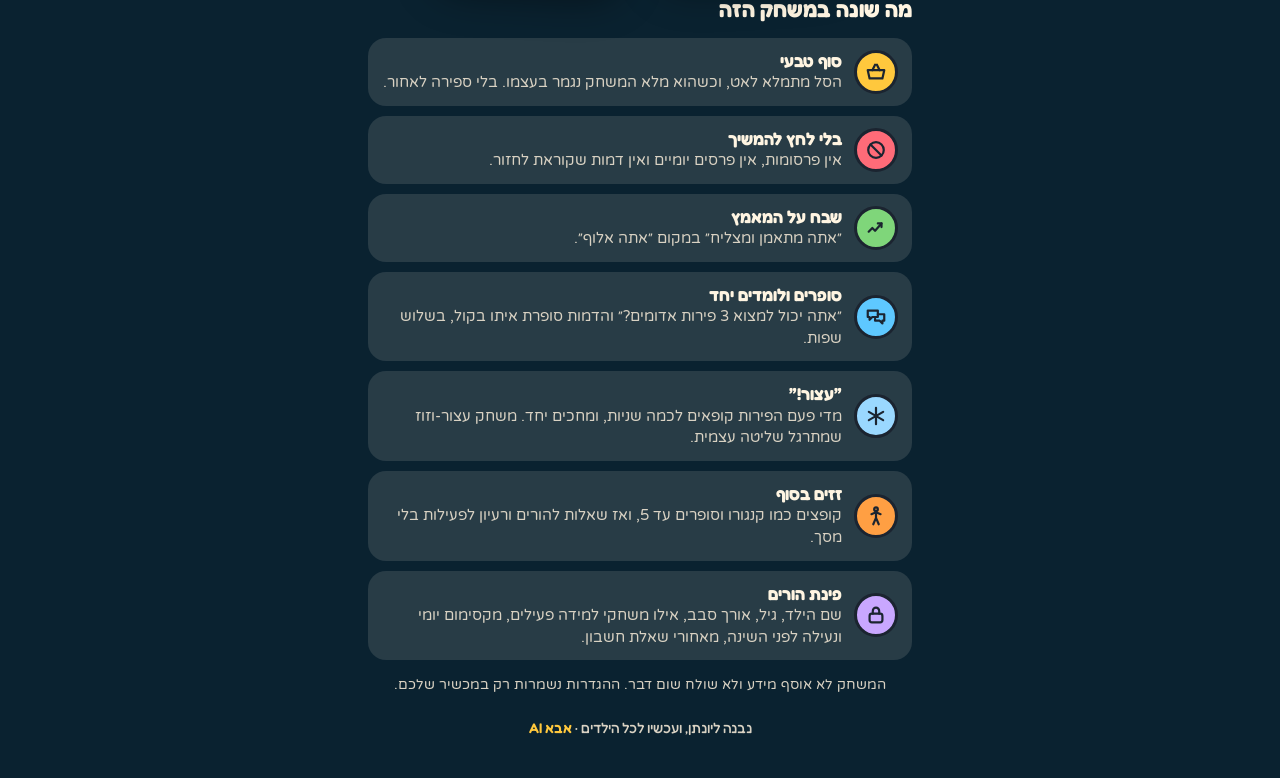
==== commit 467638be: "Voice: fix silent Android, stop cutting lines, add a voice check - Speech plays one line at a time: " ====
--- a/index.html
+++ b/index.html
@@ -88,6 +88,10 @@
   background:var(--melon);color:var(--ink);font:700 20px/1.1 var(--font-display);text-decoration:none;cursor:pointer;box-shadow:0 5px 0 var(--ink)}
 .btn.secondary{background:var(--cream);box-shadow:0 4px 0 var(--ink);font-size:17px;min-height:50px}
 .btn svg{width:22px;height:22px;flex:none}
+.fix-voice{margin-top:16px;padding-top:14px;border-top:2px solid rgba(27,36,48,.12)}
+.fix-voice summary{cursor:pointer;min-height:32px;font:700 16px/1.3 var(--font-display)}
+.fix-voice summary:focus-visible{outline:3px solid var(--gold);outline-offset:2px}
+.fix-voice p{margin-top:8px}
 .done{display:flex;gap:12px;align-items:center;padding:14px 16px;border-radius:16px;background:#e3f6d9;font:600 16px/1.4 var(--font-display)}
 
 .qr-row{display:grid;grid-template-columns:auto 1fr;gap:18px;align-items:center}
@@ -139,7 +143,7 @@
       <svg width="26" height="26" viewBox="0 0 24 24" fill="none" stroke="#1b2430" stroke-width="2.4" stroke-linecap="round" stroke-linejoin="round" aria-hidden="true"><path d="M12 3l9.5 17h-19z"/><path d="M12 10v4.5M12 17.5h.01"/></svg>
       <span>פתחתם מתוך <span id="inapp-name">פייסבוק</span></span>
     </h2>
-    <p class="muted">מתוך האפליקציה הזו אי אפשר להתקין. פותחים את הקישור בדפדפן הרגיל של הטלפון, וממשיכים משם.</p>
+    <p class="muted">מתוך האפליקציה הזו אי אפשר להתקין, ובאנדרואיד גם הדמות לא תדבר שם. פותחים את הקישור בדפדפן הרגיל של הטלפון, וממשיכים משם.</p>
     <p class="muted" id="inapp-ios" hidden>לוחצים על <span class="ui">⋯</span> או על סמל המצפן בפינת המסך, ובוחרים לפתוח בספארי (Open in Safari).</p>
     <a class="btn" id="open-chrome" href="#" hidden>
       <svg viewBox="0 0 24 24" fill="none" stroke="currentColor" stroke-width="2.4" stroke-linecap="round" stroke-linejoin="round" aria-hidden="true"><path d="M14 4h6v6"/><path d="M20 4l-9 9"/><path d="M18 14v5a1 1 0 0 1-1 1H5a1 1 0 0 1-1-1V7a1 1 0 0 1 1-1h5"/></svg>
@@ -183,11 +187,15 @@
         <p class="muted" style="margin-top:12px">ההתקנה לוקחת כמה שניות, בלי חנות ובלי הרשמה.</p>
       </div>
       <ol class="steps" id="android-steps">
-        <li><span><span class="step-title">פותחים את הדף ב-Chrome או ב-Samsung Internet</span><span class="step-text">אם הוא נפתח בתוך וואטסאפ או פייסבוק, עוברים קודם לדפדפן.</span></span></li>
+        <li><span><span class="step-title">פותחים את הדף ב-Chrome</span><span class="step-text">אם הוא נפתח בתוך אפליקציה אחרת (פייסבוק, אינסטגרם, Claude), עוברים קודם ל-Chrome. אפשר גם Samsung Internet.</span></span></li>
         <li><span><span class="step-title">ב-Chrome: לוחצים על <span class="ui">⋮</span></span><span class="step-text">ובוחרים ״התקנת אפליקציה״ או ״הוספה למסך הבית״ (<bdi class="en" dir="ltr">Install app / Add to Home screen</bdi>).</span></span></li>
         <li><span><span class="step-title">ב-Samsung Internet: לוחצים על <span class="ui">☰</span></span><span class="step-text">ובוחרים ״הוספת דף אל״ ואז ״מסך הבית״ (<bdi class="en" dir="ltr">Add page to › Home screen</bdi>).</span></span></li>
         <li><span><span class="step-title">מאשרים ״התקנה״</span><span class="step-text">הסמל ״הפירות שלי״ יופיע במסך הבית.</span></span></li>
       </ol>
+      <details class="fix-voice">
+        <summary>הדמות לא מדברת באנדרואיד?</summary>
+        <p class="muted">הקול מגיע ממנוע ההקראה של הטלפון. בהגדרות ← ניהול כללי ← טקסט לדיבור (<bdi class="en" dir="ltr">Text-to-speech</bdi>): בוחרים מנוע מועדף של Google, נכנסים להתקנת נתוני קול (<bdi class="en" dir="ltr">Install voice data</bdi>), מורידים עברית, רוסית ואנגלית, ולוחצים ״השמעה״ לבדיקה. אחר כך סוגרים לגמרי את Chrome ואת המשחק ופותחים מחדש. במשחק עצמו, בהגדרות להורים, יש ״בדיקת קול״ לכל שפה.</p>
+      </details>
     </div>
 
     <p class="done" id="installed" hidden role="status">
@@ -254,7 +262,8 @@
   var isIOS = /iPad|iPhone|iPod/.test(ua) || (navigator.platform === 'MacIntel' && navigator.maxTouchPoints > 1);
   var isAndroid = /Android/i.test(ua);
   var isMobile = isIOS || isAndroid;
-  var inApp = /FBAN|FBAV|FB_IAB|FBIOS|Instagram|Messenger|musical_ly|TikTok|Line\//i.test(ua);
+  var inAppKnown = /FBAN|FBAV|FB_IAB|FBIOS|Instagram|Messenger|musical_ly|TikTok|Line\//i.test(ua);
+  var inApp = inAppKnown || (isAndroid && /; wv\)/.test(ua));
   var cleanUrl = location.origin + location.pathname + location.search;
 
   /* Device tabs: the visitor's own device first; #ios or #android in the link forces one. */
@@ -281,7 +290,7 @@
   /* Opened inside Facebook, Instagram and similar: installing only works from the real browser. */
   if (inApp){
     $('inapp').hidden = false;
-    $('inapp-name').textContent = /Instagram/i.test(ua) ? 'אינסטגרם' : /Messenger/i.test(ua) ? 'מסנג׳ר' : /musical_ly|TikTok/i.test(ua) ? 'טיקטוק' : 'פייסבוק';
+    $('inapp-name').textContent = /Instagram/i.test(ua) ? 'אינסטגרם' : /Messenger/i.test(ua) ? 'מסנג׳ר' : /musical_ly|TikTok/i.test(ua) ? 'טיקטוק' : /FBAN|FBAV|FB_IAB|FBIOS/i.test(ua) ? 'פייסבוק' : 'אפליקציה אחרת';
     if (isIOS) $('inapp-ios').hidden = false;
     if (isAndroid){
       var chrome = $('open-chrome');
